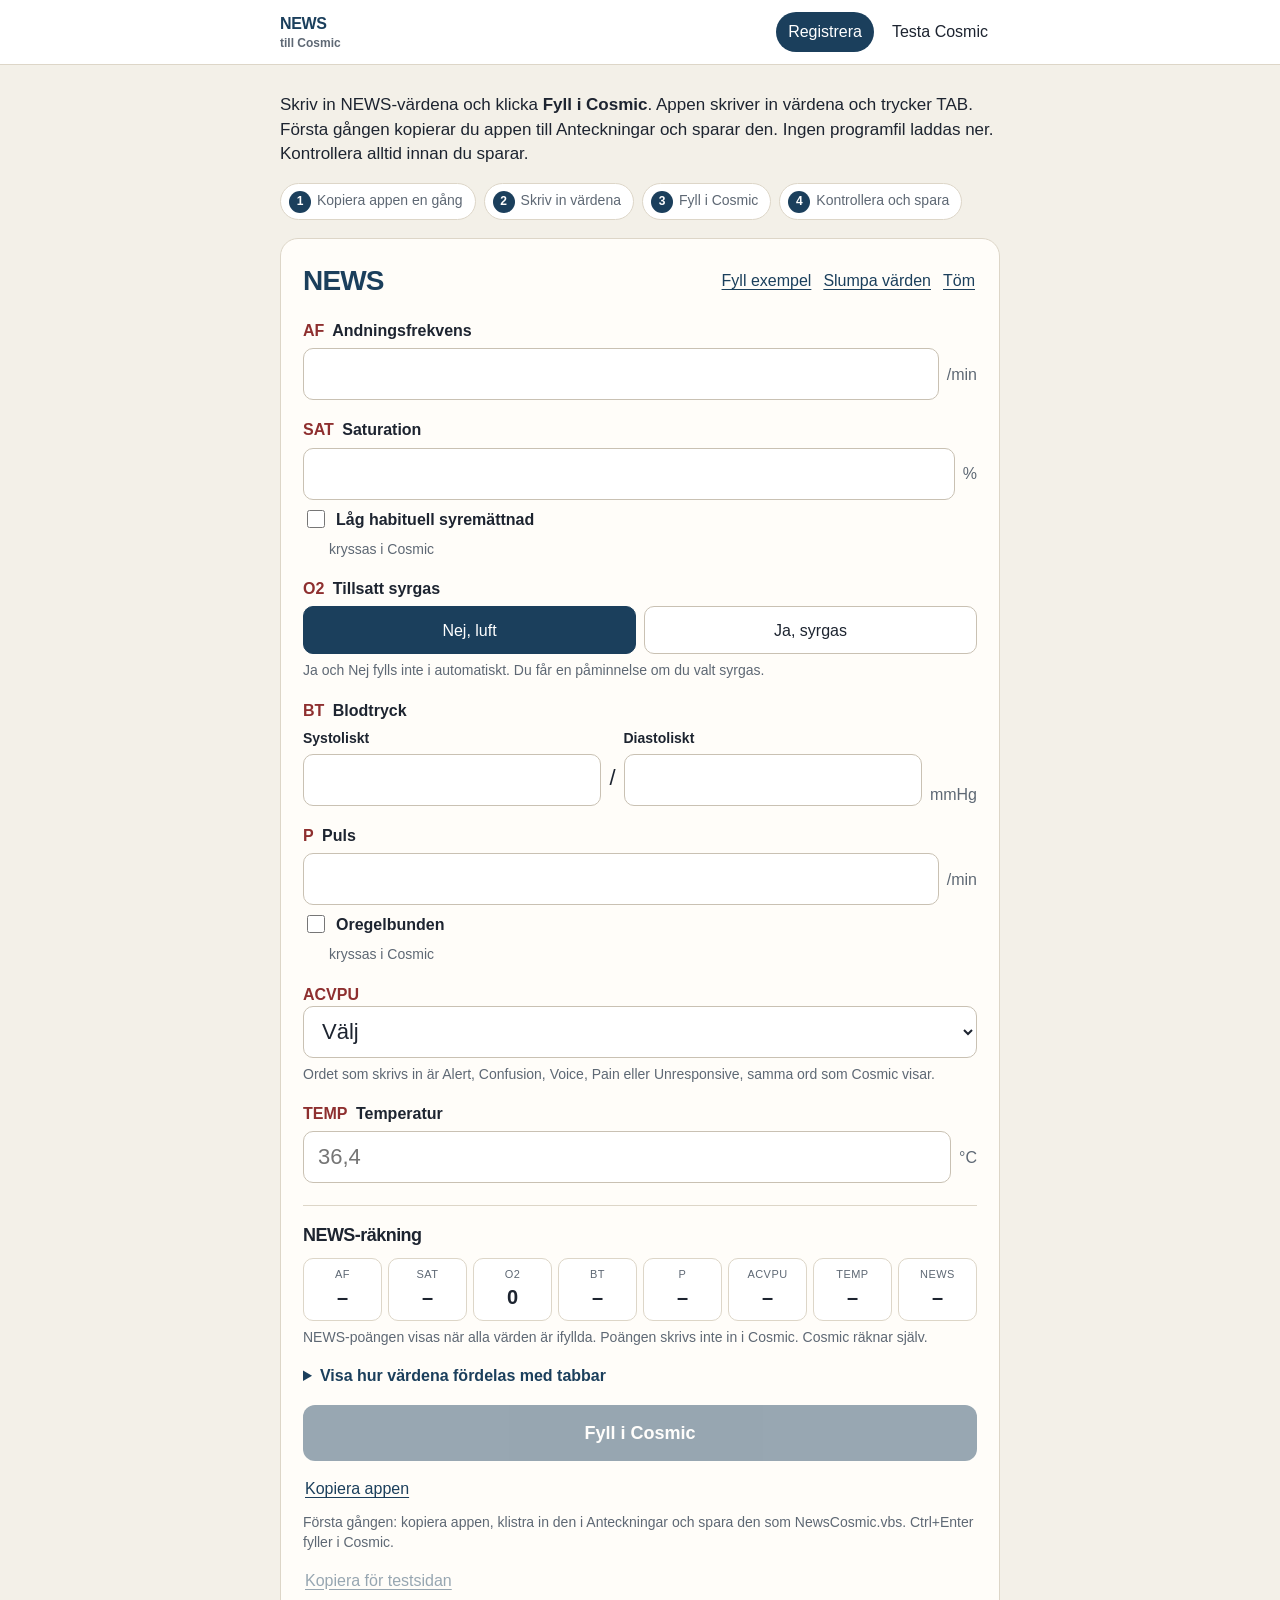
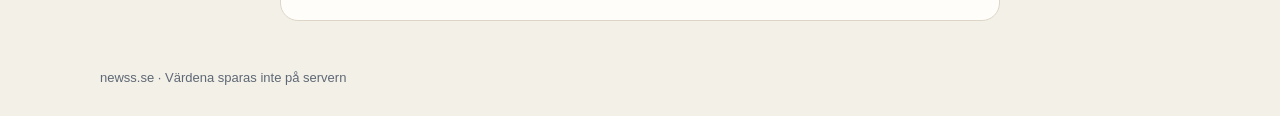
==== index.html @ ed64a4cf "Kopiera appen som text i stället för att ladda ner en programfil. Co-authored-by: Cursor <cursoragen" ====
<!DOCTYPE html>
<html lang="sv">
<head>
  <meta charset="utf-8">
  <meta name="viewport" content="width=device-width, initial-scale=1">
  <title>NEWS till Cosmic</title>
  <meta name="description" content="Skriv in NEWS-värden. Appen skriver in dem i Cosmic och trycker TAB.">
  <meta name="theme-color" content="#1b3f5c">
  <link rel="icon" href="favicon.svg" type="image/svg+xml">
  <link rel="stylesheet" href="css/styles.css">
</head>
<body class="paper">
  <header class="top">
    <div class="top-inner">
      <a class="mark" href="index.html">NEWS<span>till Cosmic</span></a>
      <nav>
        <a href="index.html" aria-current="page">Registrera</a>
        <a href="cosmic.html">Testa Cosmic</a>
      </nav>
    </div>
  </header>

  <main>
    <p class="intro">Skriv in NEWS-värdena och klicka <strong>Fyll i Cosmic</strong>. Appen skriver in värdena och trycker TAB. Första gången kopierar du appen till Anteckningar och sparar den. Ingen programfil laddas ner. Kontrollera alltid innan du sparar.</p>

    <ol class="steps">
      <li>Kopiera appen en gång</li>
      <li>Skriv in värdena</li>
      <li>Fyll i Cosmic</li>
      <li>Kontrollera och spara</li>
    </ol>

    <form id="entry" class="sheet" autocomplete="off">
      <div class="sheet-head">
        <h1>NEWS</h1>
        <div class="sheet-actions">
          <button type="button" class="text" id="example">Fyll exempel</button>
          <button type="button" class="text" id="random">Slumpa värden</button>
          <button type="button" class="text" id="clear">Töm</button>
        </div>
      </div>

      <div class="field">
        <label for="af"><b>AF</b> Andningsfrekvens</label>
        <div class="control">
          <input id="af" inputmode="numeric" maxlength="3" autocomplete="off" spellcheck="false">
          <span>/min</span>
        </div>
      </div>

      <div class="field">
        <label for="sat"><b>SAT</b> Saturation</label>
        <div class="control">
          <input id="sat" inputmode="numeric" maxlength="3" autocomplete="off" spellcheck="false">
          <span>%</span>
        </div>
        <label class="tick"><input id="habituell" type="checkbox"> Låg habituell syremättnad <em>kryssas i Cosmic</em></label>
      </div>

      <div class="field">
        <span class="label" id="o2-label"><b>O2</b> Tillsatt syrgas</span>
        <div class="segment" role="radiogroup" aria-labelledby="o2-label">
          <button type="button" data-syrgas="nej" aria-pressed="true">Nej, luft</button>
          <button type="button" data-syrgas="ja" aria-pressed="false">Ja, syrgas</button>
        </div>
        <p class="help">Ja och Nej fylls inte i automatiskt. Du får en påminnelse om du valt syrgas.</p>
        <div class="control" id="flow-row" hidden>
          <label class="sr" for="flow">Flödeshastighet</label>
          <input id="flow" inputmode="decimal" maxlength="5" autocomplete="off" spellcheck="false" placeholder="Flöde">
          <span>l/min</span>
        </div>
      </div>

      <div class="field">
        <span class="label"><b>BT</b> Blodtryck</span>
        <div class="bp">
          <label class="sub" for="sys">Systoliskt
            <input id="sys" inputmode="numeric" maxlength="3" autocomplete="off" spellcheck="false">
          </label>
          <span class="slash" aria-hidden="true">/</span>
          <label class="sub" for="dia">Diastoliskt
            <input id="dia" inputmode="numeric" maxlength="3" autocomplete="off" spellcheck="false">
          </label>
          <span class="unit">mmHg</span>
        </div>
      </div>

      <div class="field">
        <label for="puls"><b>P</b> Puls</label>
        <div class="control">
          <input id="puls" inputmode="numeric" maxlength="3" autocomplete="off" spellcheck="false">
          <span>/min</span>
        </div>
        <label class="tick"><input id="oregelbunden" type="checkbox"> Oregelbunden <em>kryssas i Cosmic</em></label>
      </div>

      <div class="field">
        <label for="acvpu"><b>ACVPU</b></label>
        <select id="acvpu">
          <option value="">Välj</option>
          <option value="Alert">Alert — vaken</option>
          <option value="Confusion">Confusion — nytillkommen förvirring</option>
          <option value="Voice">Voice — reagerar på tilltal</option>
          <option value="Pain">Pain — reagerar på smärta</option>
          <option value="Unresponsive">Unresponsive — reagerar inte</option>
        </select>
        <p class="help">Ordet som skrivs in är Alert, Confusion, Voice, Pain eller Unresponsive, samma ord som Cosmic visar.</p>
      </div>

      <div class="field">
        <label for="temp"><b>TEMP</b> Temperatur</label>
        <div class="control">
          <input id="temp" inputmode="decimal" maxlength="5" autocomplete="off" spellcheck="false" placeholder="36,4">
          <span>°C</span>
        </div>
      </div>

      <section class="news" aria-live="polite">
        <h2>NEWS-räkning</h2>
        <div id="score" class="score"></div>
        <p id="score-note" class="help"></p>
      </section>

      <div id="warnings" class="warnings" hidden></div>

      <details class="tabs-view">
        <summary>Visa hur värdena fördelas med tabbar</summary>
        <div id="preview"></div>
      </details>

      <div class="copy-bar">
        <button type="button" class="primary" id="fill" disabled>Fyll i Cosmic</button>
        <button type="button" class="text" id="install">Kopiera appen</button>
        <p class="help">Första gången: kopiera appen, klistra in den i Anteckningar och spara den som NewsCosmic.vbs. Ctrl+Enter fyller i Cosmic.</p>
        <button type="button" class="text" id="copy" disabled>Kopiera för testsidan</button>
      </div>

      <div id="status" class="status" hidden aria-live="polite"></div>
    </form>
  </main>
  <footer class="site-foot">newss.se · Värdena sparas inte på servern</footer>

  <script src="js/model.js"></script>
  <script src="js/register.js"></script>
</body>
</html>
---- css/styles.css ----
:root {
  --ink: #1d2430;
  --muted: #5e6874;
  --line: #ddd6c8;
  --paper: #f3f0e8;
  --card: #fffdf9;
  --navy: #1b3f5c;
  --red: #8e2f2f;
  --ok: #0f7a45;
  --ok-bg: #e7f6ee;
  --warn: #8a4b08;
  --warn-bg: #fff4e4;
  --bad: #9f1d32;
  --bad-bg: #fdecef;
  --focus: #1b3f5c;
  color-scheme: light;
}

* { box-sizing: border-box; }

[hidden] { display: none !important; }

body {
  margin: 0;
  color: var(--ink);
  font-family: "Segoe UI", "Segoe UI Variable", sans-serif;
  font-size: 16px;
  line-height: 1.45;
  background: var(--paper);
}

body.cosmic {
  --paper: #f4f7fb;
  --card: #ffffff;
  --line: #d7e0ea;
  --navy: #0d5f8a;
  --focus: #0d5f8a;
  background: var(--paper);
}

button, input, select { font: inherit; color: inherit; }

.top {
  background: #fff;
  border-bottom: 1px solid var(--line);
}

.top-inner, main {
  width: min(720px, calc(100% - 32px));
  margin: 0 auto;
}

.wide { width: min(1080px, calc(100% - 32px)); }

.top-inner {
  display: flex;
  align-items: center;
  justify-content: space-between;
  min-height: 64px;
  gap: 16px;
}

.mark {
  color: var(--navy);
  font-weight: 700;
  text-decoration: none;
  letter-spacing: -0.02em;
}

.mark span {
  display: block;
  color: var(--muted);
  font-size: 12px;
  font-weight: 600;
  letter-spacing: 0;
}

nav { display: flex; gap: 6px; }

nav a {
  color: var(--ink);
  text-decoration: none;
  padding: 8px 12px;
  border-radius: 999px;
}

nav a[aria-current="page"] {
  background: var(--navy);
  color: #fff;
}

main { padding: 28px 0 48px; }

.site-foot {
  width: min(1080px, calc(100% - 32px));
  margin: 0 auto;
  padding: 0 0 28px;
  color: var(--muted);
  font-size: 13px;
}

.intro { margin: 0 0 16px; font-size: 17px; }

.steps {
  display: flex;
  flex-wrap: wrap;
  gap: 8px;
  margin: 0 0 18px;
  padding: 0;
  list-style: none;
  counter-reset: step;
}

.steps li {
  counter-increment: step;
  background: #fff;
  border: 1px solid var(--line);
  border-radius: 999px;
  padding: 6px 12px 6px 8px;
  color: var(--muted);
  font-size: 14px;
}

.steps li::before {
  content: counter(step);
  display: inline-grid;
  place-items: center;
  width: 22px;
  height: 22px;
  margin-right: 6px;
  border-radius: 50%;
  background: var(--navy);
  color: #fff;
  font-size: 12px;
  font-weight: 700;
}

.sheet, .cosmic-card, .note, .result, .waiting {
  background: var(--card);
  border: 1px solid var(--line);
  border-radius: 18px;
  padding: 22px;
}

.sheet-head, .cosmic-head {
  display: flex;
  justify-content: space-between;
  align-items: center;
  gap: 12px;
  margin-bottom: 8px;
}

h1, h2 { margin: 0; font-weight: 700; letter-spacing: -0.03em; }
h1 { font-size: 28px; color: var(--navy); }
h2 { font-size: 18px; margin-bottom: 10px; }

.sheet-actions, .cosmic-head .sheet-actions { display: flex; gap: 8px; }

.text {
  background: transparent;
  border: 0;
  color: var(--navy);
  cursor: pointer;
  padding: 6px 2px;
  text-decoration: underline;
  text-underline-offset: 3px;
}

.field { margin-top: 18px; }
.field label, .label, .stop-label { font-weight: 650; }
.field b, .stop b {
  color: var(--red);
  font-weight: 750;
  margin-right: 4px;
}

.control {
  margin-top: 6px;
  display: flex;
  align-items: center;
  gap: 8px;
}

.bp {
  margin-top: 6px;
  display: grid;
  grid-template-columns: minmax(0, 1fr) auto minmax(0, 1fr) auto;
  gap: 8px;
  align-items: end;
}

.bp .sub {
  display: flex;
  flex-direction: column;
  gap: 6px;
  font-size: 14px;
  font-weight: 650;
  min-width: 0;
}

input[type="text"], select, .control input, .bp input, #entry select {
  width: 100%;
  height: 52px;
  border: 1.5px solid #c9c1b3;
  border-radius: 10px;
  background: #fff;
  padding: 0 14px;
  font-size: 22px;
  font-variant-numeric: tabular-nums;
}

body.cosmic input, body.cosmic select {
  border-color: #c5d3e0;
  font-size: 18px;
}

input:focus, select:focus, button:focus-visible {
  outline: 3px solid rgba(27, 63, 92, 0.35);
  border-color: var(--focus);
}

.control input { flex: 1; min-width: 0; }
.control span, .bp .unit, .unit {
  color: var(--muted);
  font-style: normal;
  white-space: nowrap;
}

.slash { color: var(--ink); font-size: 22px; padding-bottom: 12px; }

.tick {
  display: flex;
  flex-wrap: wrap;
  align-items: flex-start;
  gap: 8px;
  margin-top: 8px;
  font-weight: 500;
}

.tick input { width: 18px; height: 18px; margin-top: 2px; accent-color: var(--navy); }
.tick em { flex: 1 0 100%; padding-left: 26px; }
.tick em, .help { color: var(--muted); font-style: normal; font-weight: 450; font-size: 14px; }
.help { margin: 6px 0 0; }

.segment {
  display: grid;
  grid-template-columns: 1fr 1fr;
  gap: 8px;
  margin-top: 6px;
}

.segment button, .choice {
  height: 48px;
  border-radius: 10px;
  border: 1.5px solid #c9c1b3;
  background: #fff;
  cursor: pointer;
}

.segment button[aria-pressed="true"] {
  background: var(--navy);
  border-color: var(--navy);
  color: #fff;
}

.news {
  margin-top: 22px;
  padding-top: 16px;
  border-top: 1px solid var(--line);
}

.score {
  display: grid;
  grid-template-columns: repeat(8, minmax(0, 1fr));
  gap: 6px;
  margin-top: 10px;
}

.score div {
  background: #fff;
  border: 1px solid var(--line);
  border-radius: 10px;
  padding: 8px 4px;
  text-align: center;
}

.score span { display: block; color: var(--muted); font-size: 11px; letter-spacing: 0.04em; }
.score strong { display: block; font-size: 20px; font-variant-numeric: tabular-nums; }
.score .total.band-low { background: var(--ok-bg); color: var(--ok); }
.score .total.band-lowmid { background: var(--warn-bg); color: var(--warn); }
.score .total.band-mid, .score .total.band-high { background: var(--bad-bg); color: var(--bad); }

.warnings {
  margin-top: 14px;
  background: var(--warn-bg);
  color: var(--warn);
  border-radius: 12px;
  padding: 10px 12px;
}
.warnings p { margin: 4px 0; }

.tabs-view { margin-top: 16px; }
.tabs-view summary { cursor: pointer; color: var(--navy); font-weight: 650; }
.tabs-view p { margin: 8px 0; }
.tabs { color: var(--navy); font-variant-numeric: tabular-nums; font-weight: 700; }
.flow-note { color: var(--muted); }

.copy-bar { margin-top: 18px; }
.copy-bar .help a { color: var(--navy); font-weight: 700; }
.copy-bar .text { display: block; margin-top: 10px; }
.copy-bar .text:disabled { opacity: 0.45; cursor: not-allowed; }

.primary {
  width: 100%;
  height: 56px;
  border: 0;
  border-radius: 12px;
  background: var(--navy);
  color: #fff;
  font-size: 18px;
  font-weight: 700;
  cursor: pointer;
}

.primary:disabled { opacity: 0.45; cursor: not-allowed; }

.status {
  margin-top: 14px;
  background: var(--ok-bg);
  border-radius: 12px;
  padding: 12px 14px;
}
.status p { margin: 4px 0; }
.status .lead { font-weight: 750; }
.status a { color: var(--navy); font-weight: 700; }
.status.error { background: var(--warn-bg); color: var(--ink); }
.status .raw {
  width: 100%;
  height: 72px;
  margin-top: 8px;
  font-size: 14px;
  line-height: 1.4;
}

.sr {
  position: absolute;
  width: 1px;
  height: 1px;
  overflow: hidden;
  clip: rect(0 0 0 0);
}

.layout {
  display: grid;
  grid-template-columns: minmax(0, 1.2fr) minmax(240px, 0.8fr);
  gap: 20px;
  align-items: start;
}

.layout > * { min-width: 0; }

input, select { min-width: 0; max-width: 100%; }

.hud, .waiting {
  margin-bottom: 12px;
}

.hud {
  background: #e7f1f8;
  color: var(--navy);
  border-radius: 12px;
  padding: 10px 12px;
  font-weight: 650;
}

.waiting ul, .note ul, .check { margin: 8px 0 0; padding-left: 18px; }
.waiting li { margin: 2px 0; }

.stop { margin-top: 14px; }
.stop > label:not(.flag) {
  display: grid;
  grid-template-columns: minmax(0, 1fr) auto;
  column-gap: 8px;
  align-items: center;
}
.stop .stop-label,
.stop small { grid-column: 1 / -1; }
.stop small { color: var(--muted); font-size: 13px; margin: 2px 0 0; }
.stop input[type="text"],
.stop select { margin-top: 6px; }
.flag { display: flex; align-items: center; gap: 8px; font-weight: 650; }
.flag input { width: 18px; height: 18px; max-width: none; accent-color: var(--navy); }

.stop-gap input {
  height: 40px;
  background: #f7f4ec;
  border-style: dashed;
  font-size: 16px;
}

body.cosmic .stop-gap input { background: #f4f7fb; }

.bp-row {
  display: grid;
  grid-template-columns: 1fr 1fr 0.8fr;
  gap: 10px;
}

.choice-row {
  display: flex;
  align-items: center;
  gap: 8px;
  flex-wrap: wrap;
}

.choice {
  min-width: 72px;
  background: #fff;
}

.choice[aria-pressed="true"] {
  background: #e7f1f8;
  border-color: var(--navy);
  color: var(--navy);
  font-weight: 700;
}

.stop.match input, .stop.match select { border-color: var(--ok); background: var(--ok-bg); }
.stop.mismatch input, .stop.mismatch select { border-color: var(--bad); background: var(--bad-bg); }

.check { display: block; list-style: none; padding: 0; }
.check li { padding: 6px 0 6px 26px; position: relative; }
.check li::before { position: absolute; left: 0; font-weight: 800; }
.check .ok::before { content: "✓"; color: var(--ok); }
.check .bad::before { content: "!"; color: var(--bad); }
.bad-text { color: var(--bad); }
.result .lead { font-weight: 750; }
.note { margin-top: 12px; }
.note p, .note li { color: var(--muted); }
aside .result { margin-bottom: 0; }

@media (max-width: 800px) {
  .layout { grid-template-columns: 1fr; }
  .score { grid-template-columns: repeat(4, minmax(0, 1fr)); }
  .bp-row { grid-template-columns: 1fr; }
}

@media (max-width: 560px) {
  .bp { grid-template-columns: 1fr; }
  .slash { display: none; }
  .top-inner, main, .wide { width: min(720px, calc(100% - 20px)); }
  nav a { padding: 8px 10px; }
  .sheet-head, .cosmic-head { flex-direction: column; align-items: flex-start; }
  .sheet-actions { flex-wrap: wrap; }
}
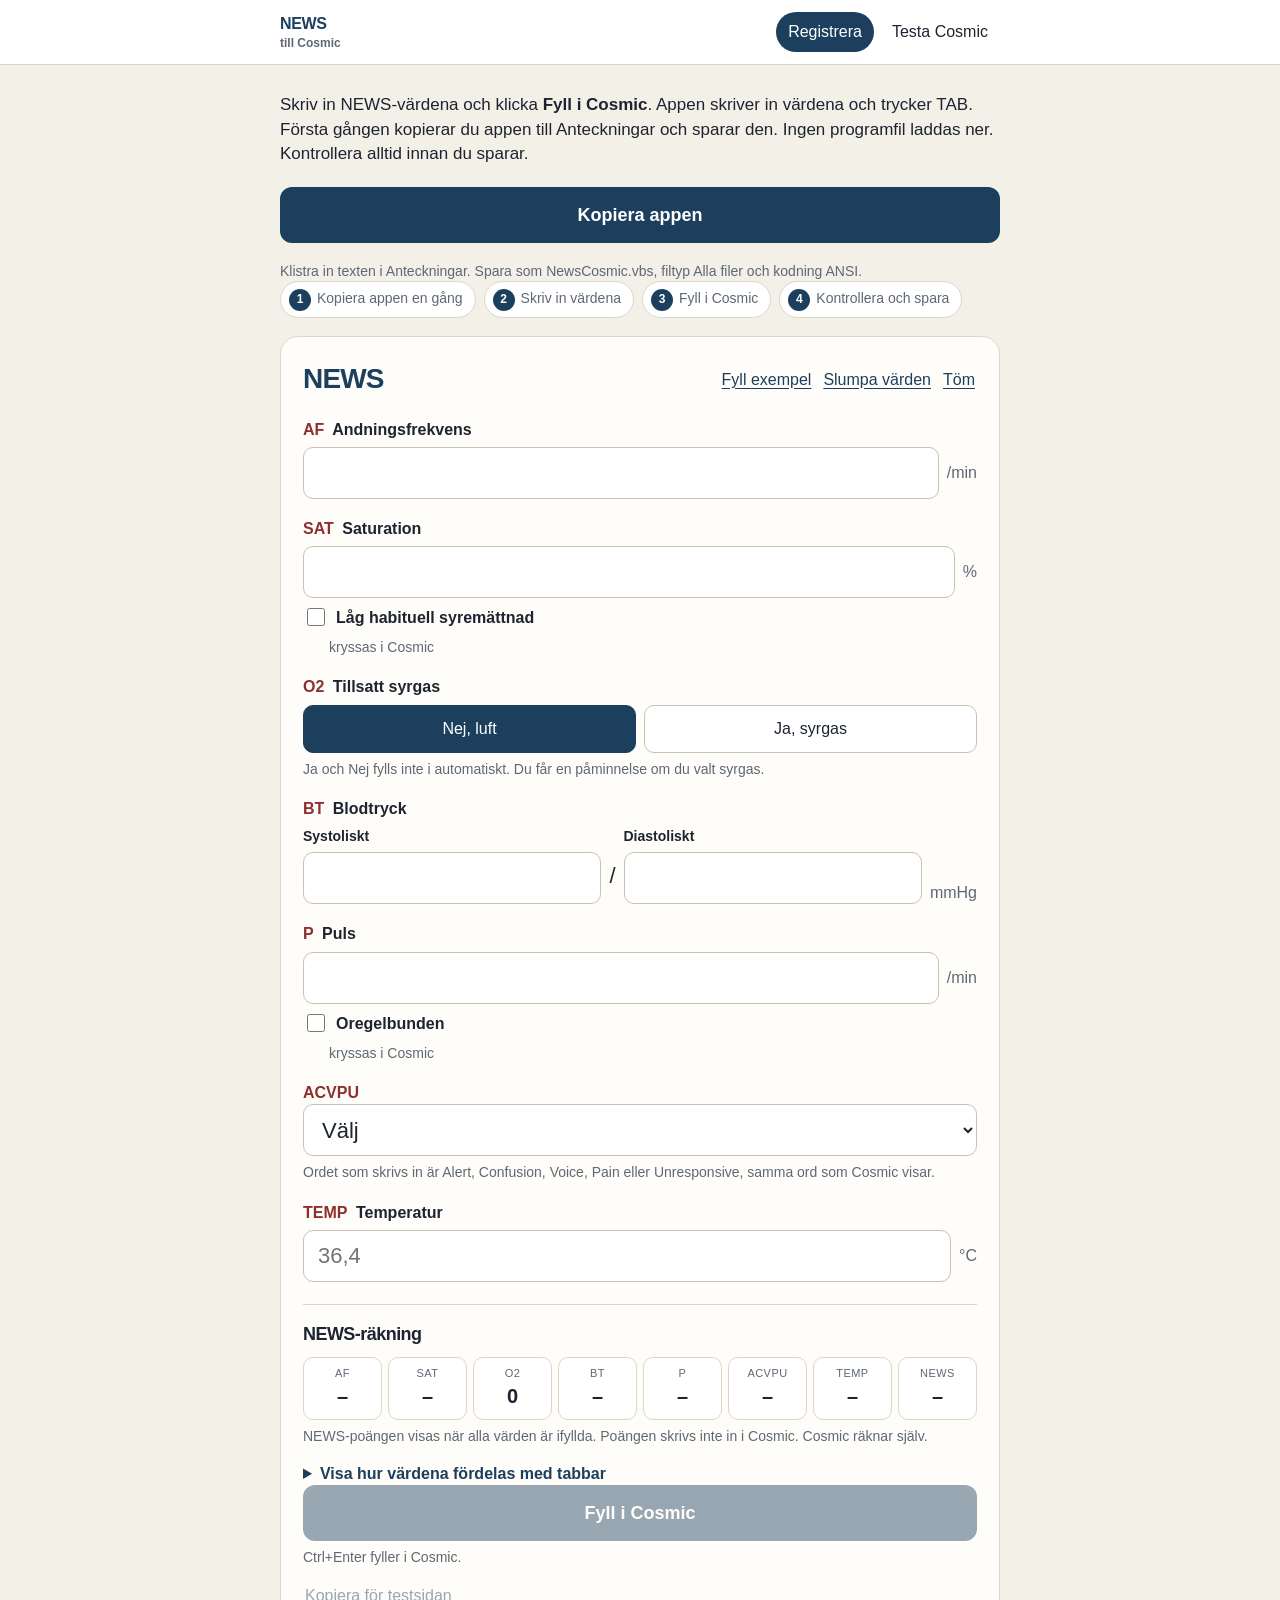
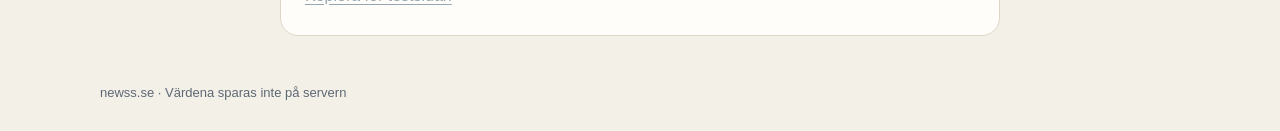
==== commit a25bfe77: "Visa Kopiera appen som en stor knapp högst upp. Co-authored-by: Cursor <cursoragent@cursor.com>" ====
--- a/index.html
+++ b/index.html
@@ -22,6 +22,8 @@
 
   <main>
     <p class="intro">Skriv in NEWS-värdena och klicka <strong>Fyll i Cosmic</strong>. Appen skriver in värdena och trycker TAB. Första gången kopierar du appen till Anteckningar och sparar den. Ingen programfil laddas ner. Kontrollera alltid innan du sparar.</p>
+    <button type="button" class="primary install" id="install">Kopiera appen</button>
+    <p class="help">Klistra in texten i Anteckningar. Spara som NewsCosmic.vbs, filtyp Alla filer och kodning ANSI.</p>
 
     <ol class="steps">
       <li>Kopiera appen en gång</li>
@@ -130,8 +132,7 @@
 
       <div class="copy-bar">
         <button type="button" class="primary" id="fill" disabled>Fyll i Cosmic</button>
-        <button type="button" class="text" id="install">Kopiera appen</button>
-        <p class="help">Första gången: kopiera appen, klistra in den i Anteckningar och spara den som NewsCosmic.vbs. Ctrl+Enter fyller i Cosmic.</p>
+        <p class="help">Ctrl+Enter fyller i Cosmic.</p>
         <button type="button" class="text" id="copy" disabled>Kopiera för testsidan</button>
       </div>
 
--- a/css/styles.css
+++ b/css/styles.css
@@ -305,7 +305,7 @@
 .tabs { color: var(--navy); font-variant-numeric: tabular-nums; font-weight: 700; }
 .flow-note { color: var(--muted); }
 
-.copy-bar { margin-top: 18px; }
+.install { margin: 4px 0 12px; }
 .copy-bar .help a { color: var(--navy); font-weight: 700; }
 .copy-bar .text { display: block; margin-top: 10px; }
 .copy-bar .text:disabled { opacity: 0.45; cursor: not-allowed; }
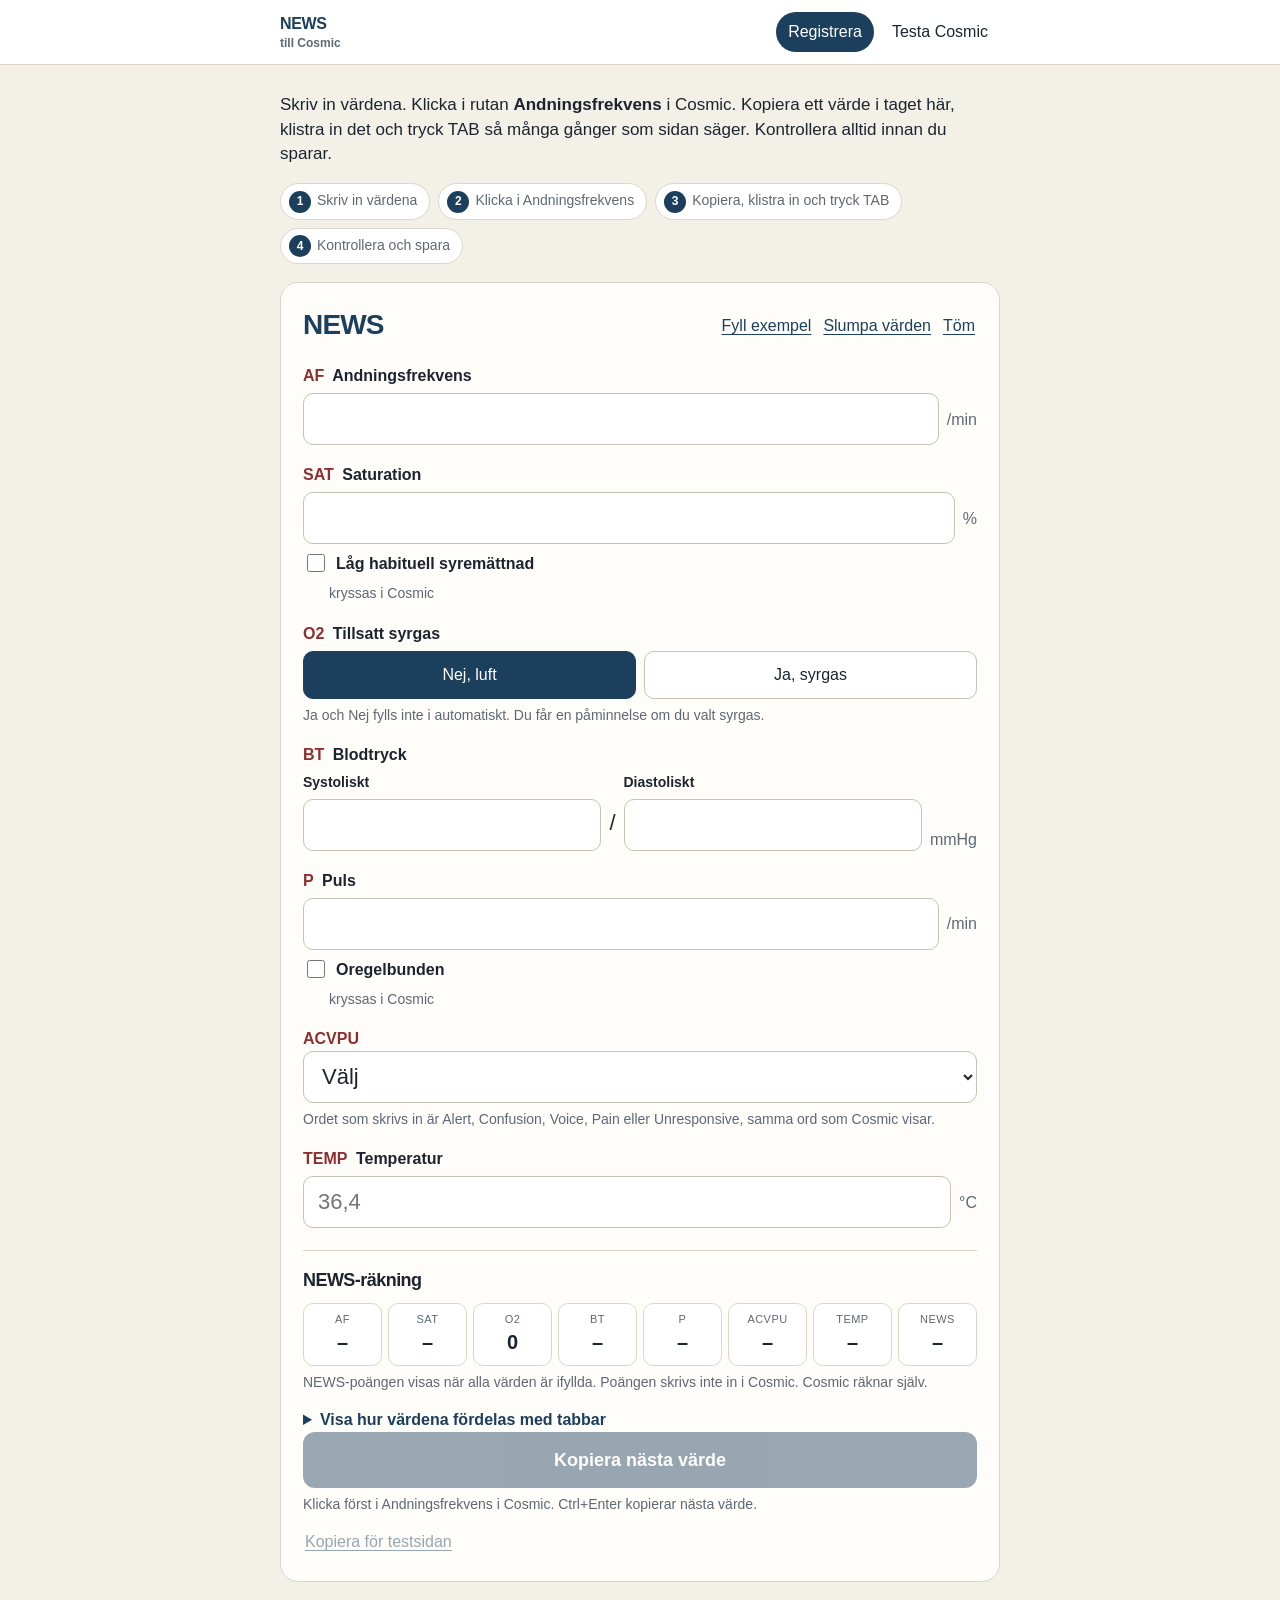
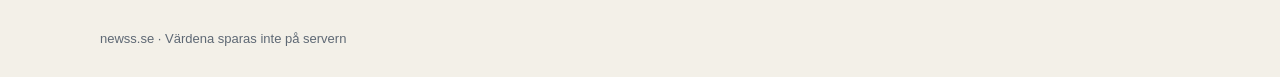
==== commit 713fe918: "Kopiera ett NEWS-värde i taget så inget program behöver startas. Co-authored-by: Cursor <cursoragent" ====
--- a/index.html
+++ b/index.html
@@ -4,7 +4,7 @@
   <meta charset="utf-8">
   <meta name="viewport" content="width=device-width, initial-scale=1">
   <title>NEWS till Cosmic</title>
-  <meta name="description" content="Skriv in NEWS-värden. Appen skriver in dem i Cosmic och trycker TAB.">
+  <meta name="description" content="Skriv in NEWS-värden och kopiera ett värde i taget till Cosmic.">
   <meta name="theme-color" content="#1b3f5c">
   <link rel="icon" href="favicon.svg" type="image/svg+xml">
   <link rel="stylesheet" href="css/styles.css">
@@ -21,14 +21,12 @@
   </header>
 
   <main>
-    <p class="intro">Skriv in NEWS-värdena och klicka <strong>Fyll i Cosmic</strong>. Appen skriver in värdena och trycker TAB. Första gången kopierar du appen till Anteckningar och sparar den. Ingen programfil laddas ner. Kontrollera alltid innan du sparar.</p>
-    <button type="button" class="primary install" id="install">Kopiera appen</button>
-    <p class="help">Klistra in texten i Anteckningar. Spara som NewsCosmic.vbs, filtyp Alla filer och kodning ANSI.</p>
+    <p class="intro">Skriv in värdena. Klicka i rutan <strong>Andningsfrekvens</strong> i Cosmic. Kopiera ett värde i taget här, klistra in det och tryck TAB så många gånger som sidan säger. Kontrollera alltid innan du sparar.</p>
 
     <ol class="steps">
-      <li>Kopiera appen en gång</li>
       <li>Skriv in värdena</li>
-      <li>Fyll i Cosmic</li>
+      <li>Klicka i Andningsfrekvens</li>
+      <li>Kopiera, klistra in och tryck TAB</li>
       <li>Kontrollera och spara</li>
     </ol>
 
@@ -131,8 +129,8 @@
       </details>
 
       <div class="copy-bar">
-        <button type="button" class="primary" id="fill" disabled>Fyll i Cosmic</button>
-        <p class="help">Ctrl+Enter fyller i Cosmic.</p>
+        <button type="button" class="primary" id="fill" disabled>Kopiera nästa värde</button>
+        <p class="help">Klicka först i Andningsfrekvens i Cosmic. Ctrl+Enter kopierar nästa värde.</p>
         <button type="button" class="text" id="copy" disabled>Kopiera för testsidan</button>
       </div>
 
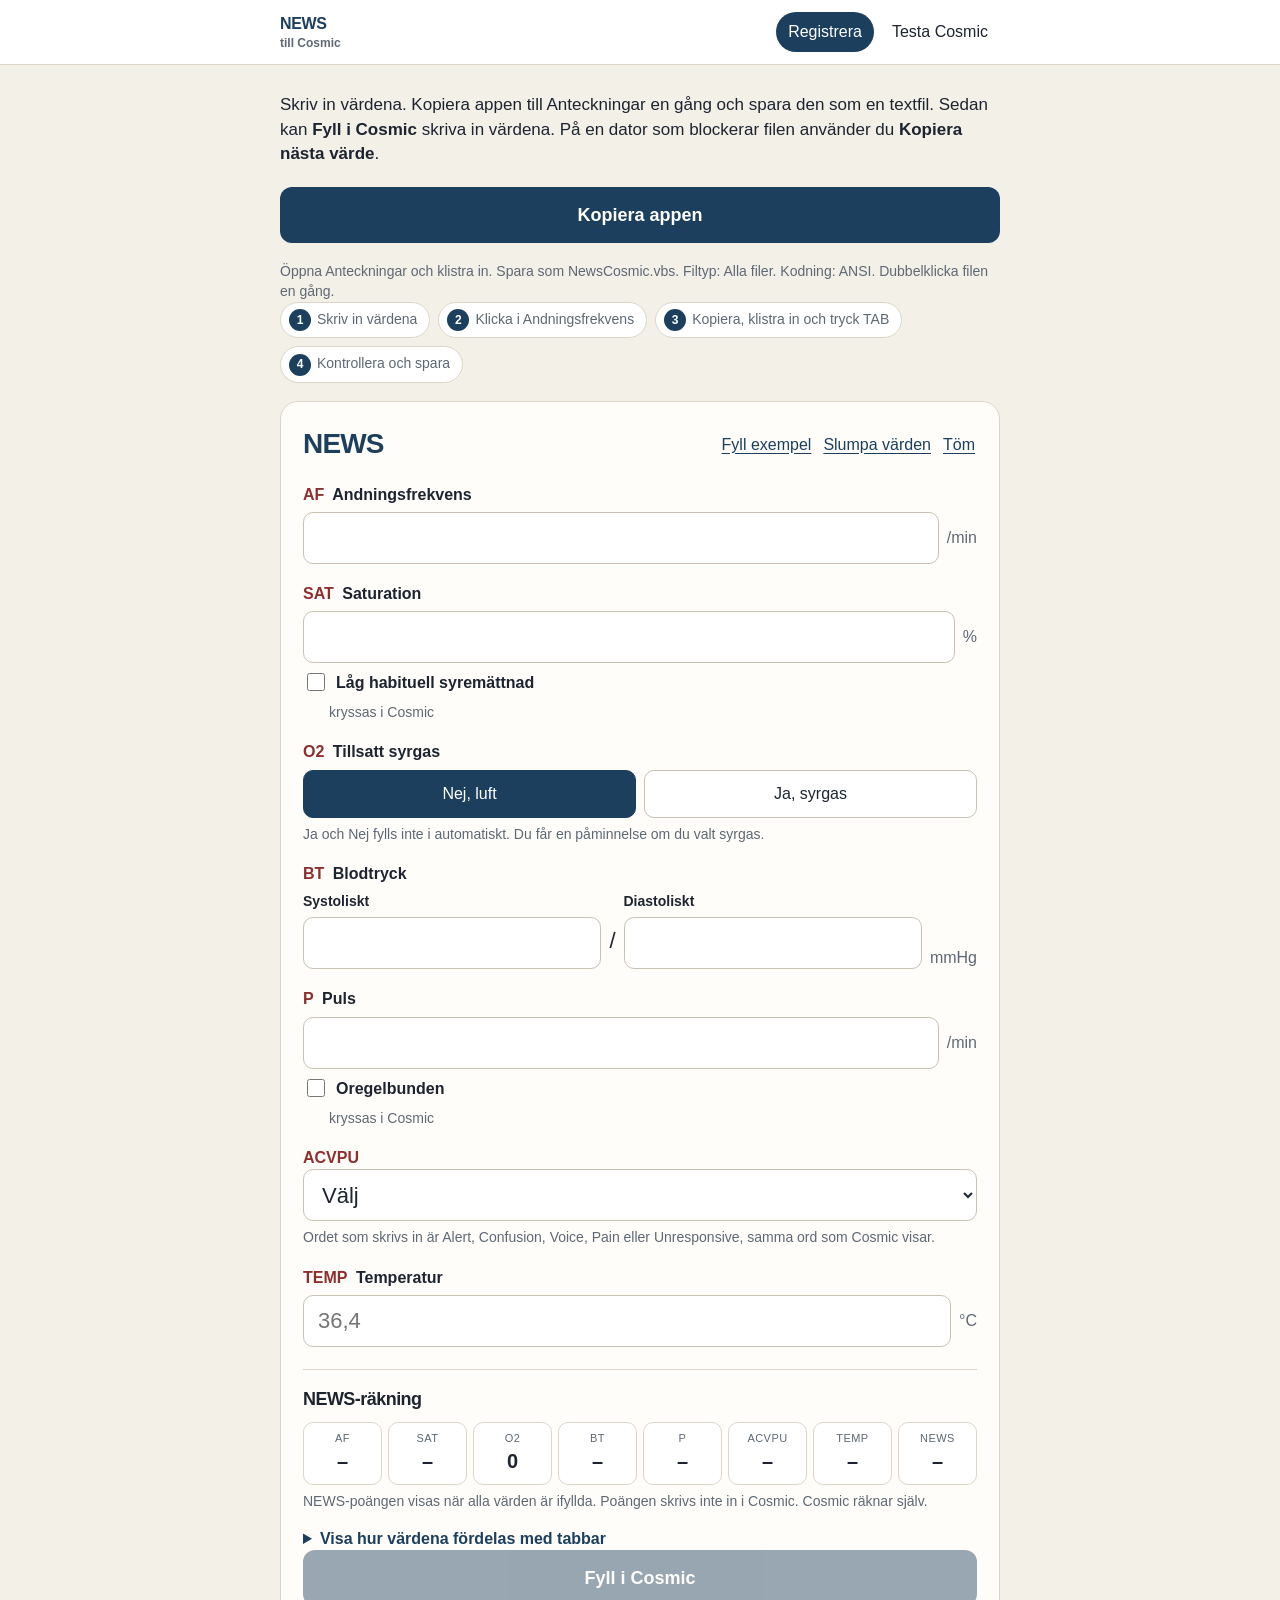
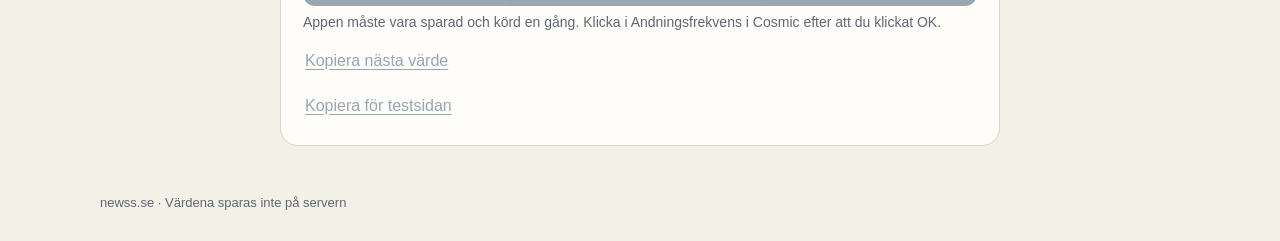
==== commit 187b29ca: "Lägg tillbaka knappen som kopierar appen till Anteckningar. Co-authored-by: Cursor <cursoragent@curs" ====
--- a/index.html
+++ b/index.html
@@ -21,7 +21,9 @@
   </header>
 
   <main>
-    <p class="intro">Skriv in värdena. Klicka i rutan <strong>Andningsfrekvens</strong> i Cosmic. Kopiera ett värde i taget här, klistra in det och tryck TAB så många gånger som sidan säger. Kontrollera alltid innan du sparar.</p>
+    <p class="intro">Skriv in värdena. Kopiera appen till Anteckningar en gång och spara den som en textfil. Sedan kan <strong>Fyll i Cosmic</strong> skriva in värdena. På en dator som blockerar filen använder du <strong>Kopiera nästa värde</strong>.</p>
+    <button type="button" class="primary install" id="install">Kopiera appen</button>
+    <p class="help">Öppna Anteckningar och klistra in. Spara som NewsCosmic.vbs. Filtyp: Alla filer. Kodning: ANSI. Dubbelklicka filen en gång.</p>
 
     <ol class="steps">
       <li>Skriv in värdena</li>
@@ -129,8 +131,9 @@
       </details>
 
       <div class="copy-bar">
-        <button type="button" class="primary" id="fill" disabled>Kopiera nästa värde</button>
-        <p class="help">Klicka först i Andningsfrekvens i Cosmic. Ctrl+Enter kopierar nästa värde.</p>
+        <button type="button" class="primary" id="launch" disabled>Fyll i Cosmic</button>
+        <p class="help">Appen måste vara sparad och körd en gång. Klicka i Andningsfrekvens i Cosmic efter att du klickat OK.</p>
+        <button type="button" class="text" id="fill" disabled>Kopiera nästa värde</button>
         <button type="button" class="text" id="copy" disabled>Kopiera för testsidan</button>
       </div>
 
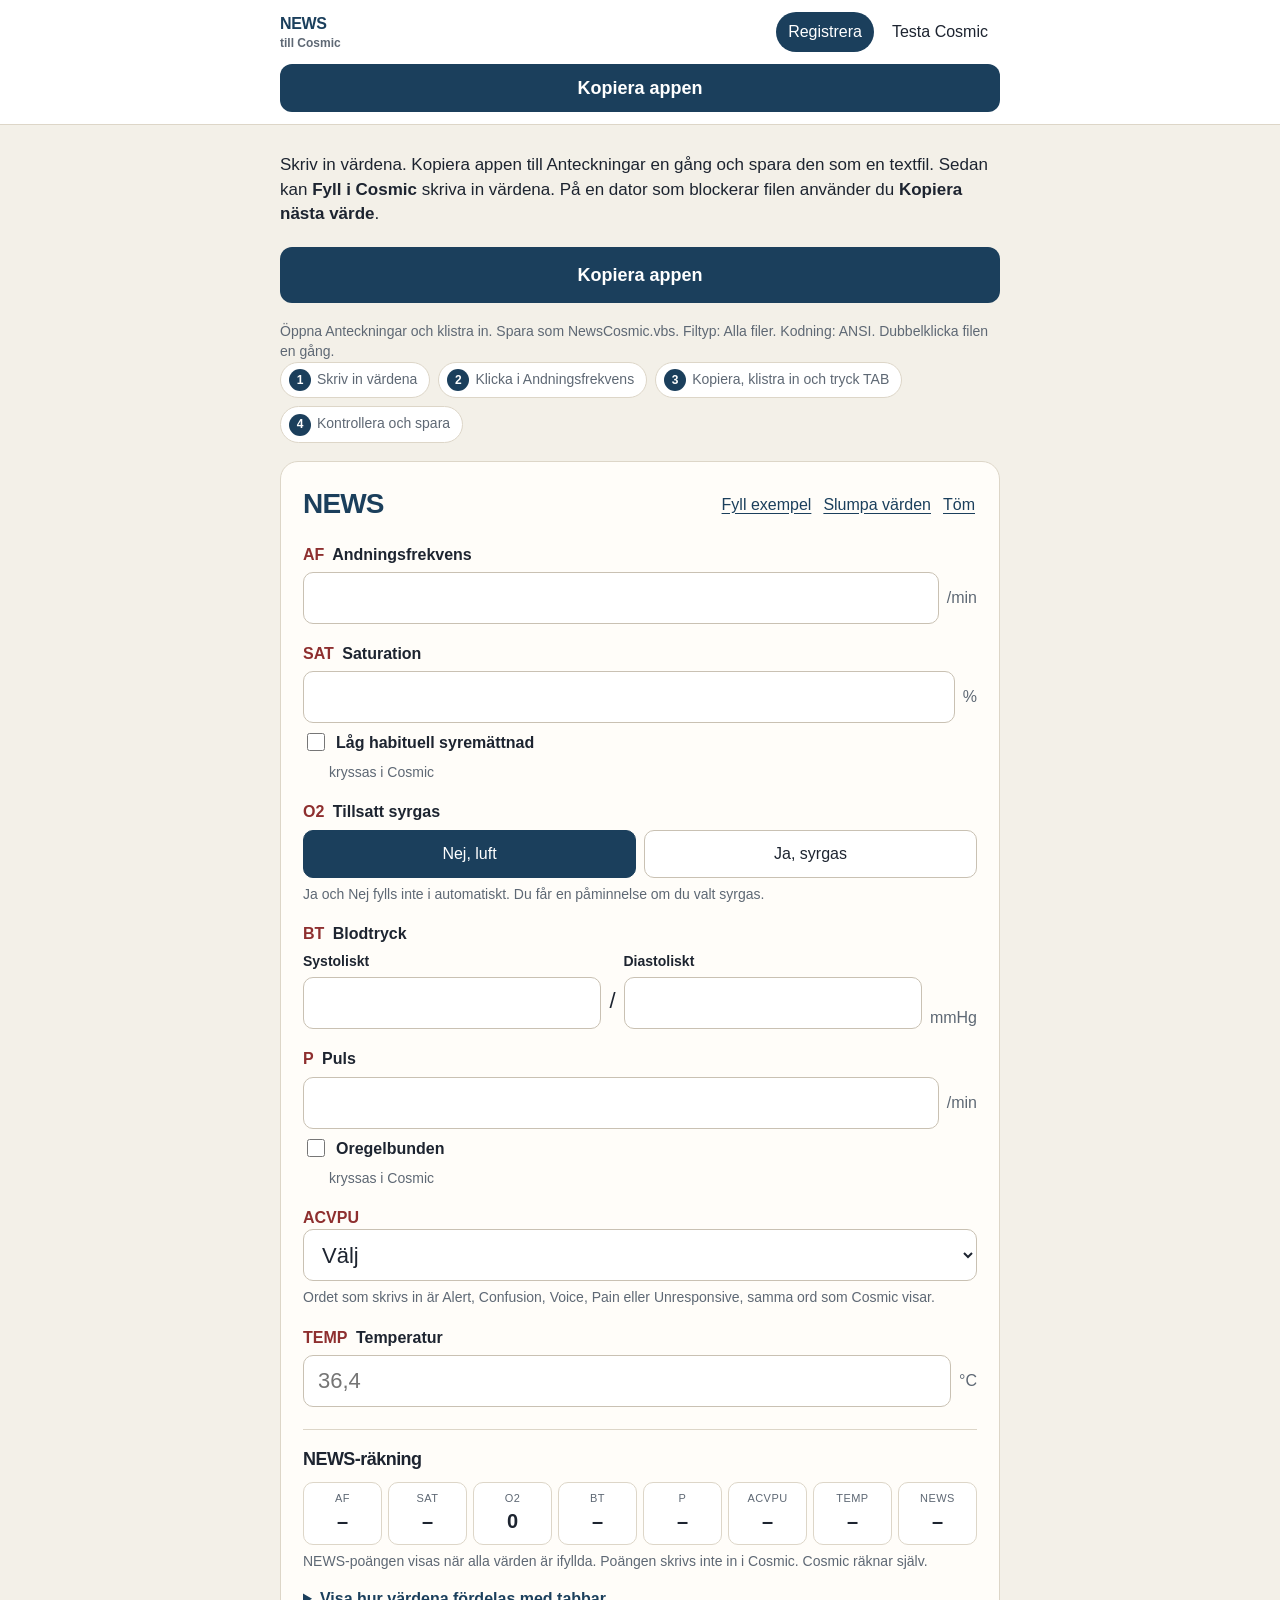
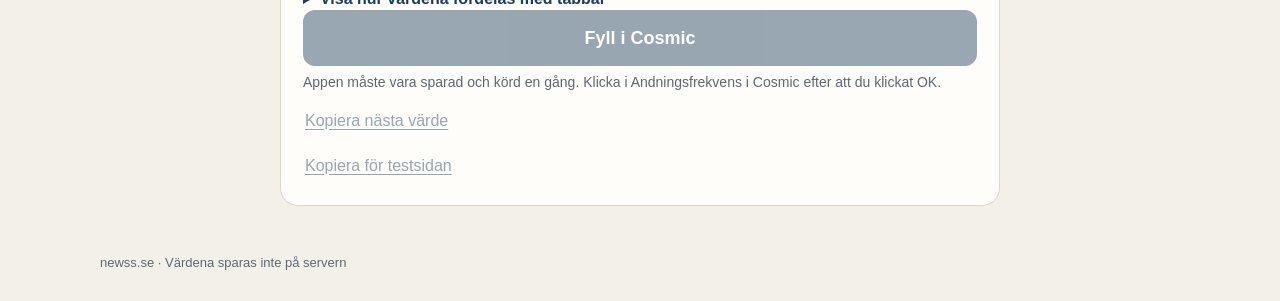
==== commit f891f479: "Fäst Kopiera appen längst upp så den alltid syns. Co-authored-by: Cursor <cursoragent@cursor.com>" ====
--- a/index.html
+++ b/index.html
@@ -18,11 +18,14 @@
         <a href="cosmic.html">Testa Cosmic</a>
       </nav>
     </div>
+    <div class="top-action">
+      <button type="button" class="primary js-install" id="install">Kopiera appen</button>
+    </div>
   </header>
 
   <main>
     <p class="intro">Skriv in värdena. Kopiera appen till Anteckningar en gång och spara den som en textfil. Sedan kan <strong>Fyll i Cosmic</strong> skriva in värdena. På en dator som blockerar filen använder du <strong>Kopiera nästa värde</strong>.</p>
-    <button type="button" class="primary install" id="install">Kopiera appen</button>
+    <button type="button" class="primary install js-install">Kopiera appen</button>
     <p class="help">Öppna Anteckningar och klistra in. Spara som NewsCosmic.vbs. Filtyp: Alla filer. Kodning: ANSI. Dubbelklicka filen en gång.</p>
 
     <ol class="steps">
--- a/css/styles.css
+++ b/css/styles.css
@@ -41,11 +41,14 @@
 button, input, select { font: inherit; color: inherit; }
 
 .top {
+  position: sticky;
+  top: 0;
+  z-index: 5;
   background: #fff;
   border-bottom: 1px solid var(--line);
 }
 
-.top-inner, main {
+.top-inner, .top-action, main {
   width: min(720px, calc(100% - 32px));
   margin: 0 auto;
 }
@@ -305,6 +308,8 @@
 .tabs { color: var(--navy); font-variant-numeric: tabular-nums; font-weight: 700; }
 .flow-note { color: var(--muted); }
 
+.top-action { padding-bottom: 12px; }
+.top-action .primary { height: 48px; }
 .install { margin: 4px 0 12px; }
 .copy-bar .help a { color: var(--navy); font-weight: 700; }
 .copy-bar .text { display: block; margin-top: 10px; }
@@ -448,7 +453,7 @@
 @media (max-width: 560px) {
   .bp { grid-template-columns: 1fr; }
   .slash { display: none; }
-  .top-inner, main, .wide { width: min(720px, calc(100% - 20px)); }
+  .top-inner, .top-action, main, .wide { width: min(720px, calc(100% - 20px)); }
   nav a { padding: 8px 10px; }
   .sheet-head, .cosmic-head { flex-direction: column; align-items: flex-start; }
   .sheet-actions { flex-wrap: wrap; }
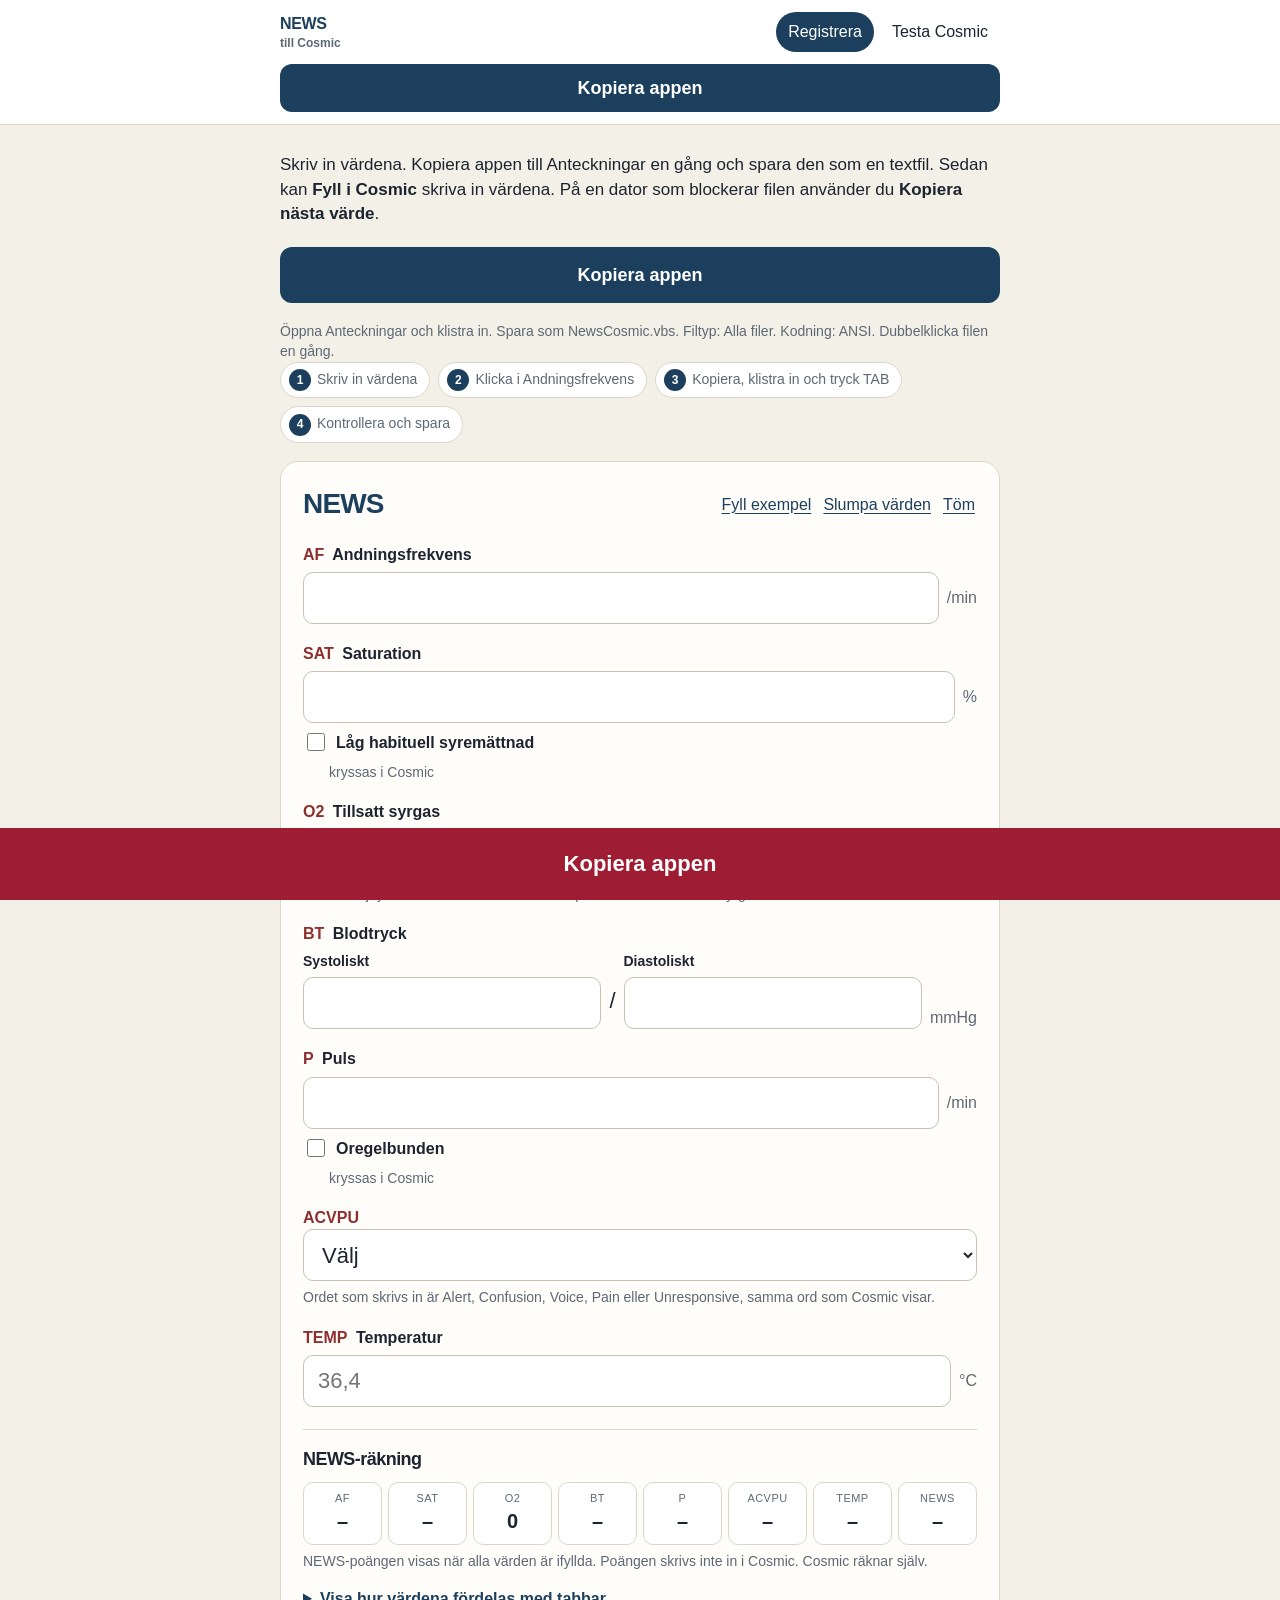
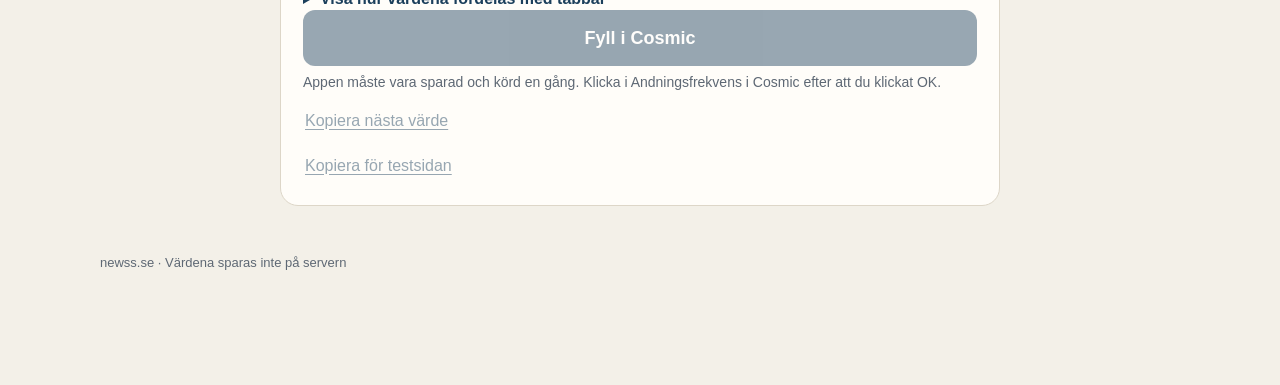
==== commit a8194d7b: "Lägg Kopiera appen som en fast röd knapp och på en egen adress. Co-authored-by: Cursor <cursoragent@" ====
--- a/index.html
+++ b/index.html
@@ -7,9 +7,27 @@
   <meta name="description" content="Skriv in NEWS-värden och kopiera ett värde i taget till Cosmic.">
   <meta name="theme-color" content="#1b3f5c">
   <link rel="icon" href="favicon.svg" type="image/svg+xml">
-  <link rel="stylesheet" href="css/styles.css">
+  <link rel="stylesheet" href="css/styles.css?v=8">
+  <style>
+    #alltid {
+      position: fixed;
+      left: 0;
+      right: 0;
+      bottom: 0;
+      z-index: 1000;
+      height: 72px;
+      margin: 0;
+      border: 0;
+      background: #9f1d32;
+      color: #fff;
+      font: 700 22px/1.2 "Segoe UI", sans-serif;
+      cursor: pointer;
+    }
+    body { padding-bottom: 84px; }
+  </style>
 </head>
 <body class="paper">
+  <button type="button" class="js-install" id="alltid">Kopiera appen</button>
   <header class="top">
     <div class="top-inner">
       <a class="mark" href="index.html">NEWS<span>till Cosmic</span></a>
@@ -145,7 +163,7 @@
   </main>
   <footer class="site-foot">newss.se · Värdena sparas inte på servern</footer>
 
-  <script src="js/model.js"></script>
-  <script src="js/register.js"></script>
+  <script src="js/model.js?v=8"></script>
+  <script src="js/register.js?v=8"></script>
 </body>
 </html>
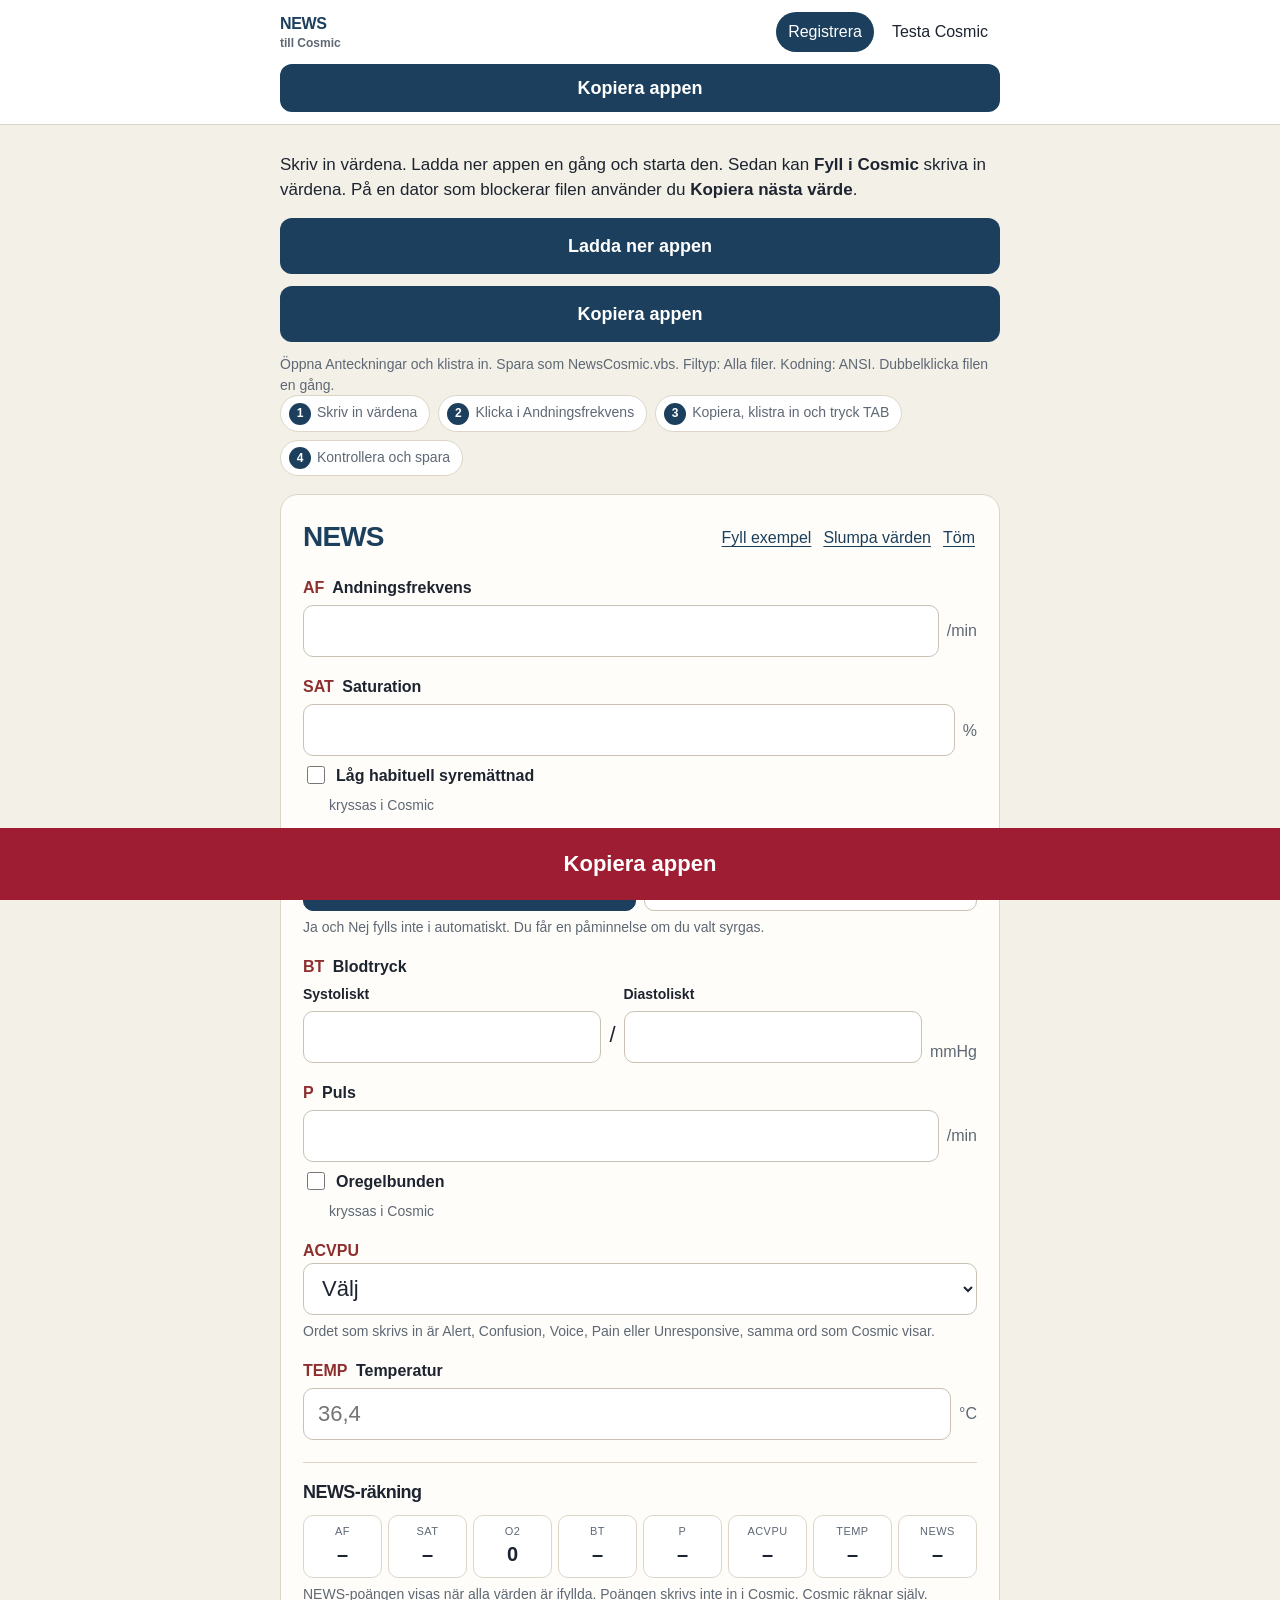
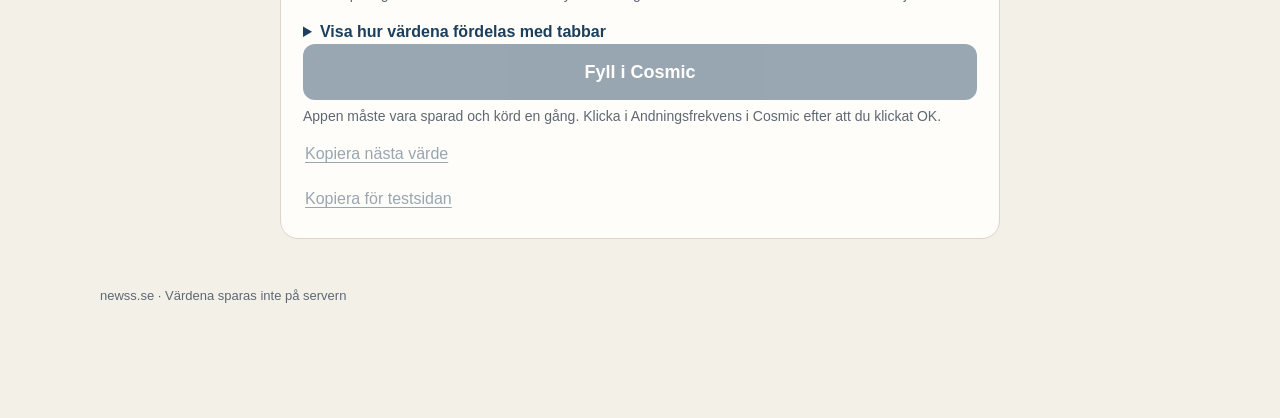
==== commit 98636ee3: "Lägg till en vanlig nedladdning av NewsCosmic.exe. Co-authored-by: Cursor <cursoragent@cursor.com>" ====
--- a/index.html
+++ b/index.html
@@ -7,7 +7,7 @@
   <meta name="description" content="Skriv in NEWS-värden och kopiera ett värde i taget till Cosmic.">
   <meta name="theme-color" content="#1b3f5c">
   <link rel="icon" href="favicon.svg" type="image/svg+xml">
-  <link rel="stylesheet" href="css/styles.css?v=8">
+  <link rel="stylesheet" href="css/styles.css?v=9">
   <style>
     #alltid {
       position: fixed;
@@ -42,7 +42,8 @@
   </header>
 
   <main>
-    <p class="intro">Skriv in värdena. Kopiera appen till Anteckningar en gång och spara den som en textfil. Sedan kan <strong>Fyll i Cosmic</strong> skriva in värdena. På en dator som blockerar filen använder du <strong>Kopiera nästa värde</strong>.</p>
+    <p class="intro">Skriv in värdena. Ladda ner appen en gång och starta den. Sedan kan <strong>Fyll i Cosmic</strong> skriva in värdena. På en dator som blockerar filen använder du <strong>Kopiera nästa värde</strong>.</p>
+    <a class="primary install" href="NewsCosmic.exe" download="NewsCosmic.exe">Ladda ner appen</a>
     <button type="button" class="primary install js-install">Kopiera appen</button>
     <p class="help">Öppna Anteckningar och klistra in. Spara som NewsCosmic.vbs. Filtyp: Alla filer. Kodning: ANSI. Dubbelklicka filen en gång.</p>
 
--- a/css/styles.css
+++ b/css/styles.css
@@ -316,6 +316,9 @@
 .copy-bar .text:disabled { opacity: 0.45; cursor: not-allowed; }
 
 .primary {
+  display: flex;
+  align-items: center;
+  justify-content: center;
   width: 100%;
   height: 56px;
   border: 0;
@@ -324,6 +327,7 @@
   color: #fff;
   font-size: 18px;
   font-weight: 700;
+  text-decoration: none;
   cursor: pointer;
 }
 
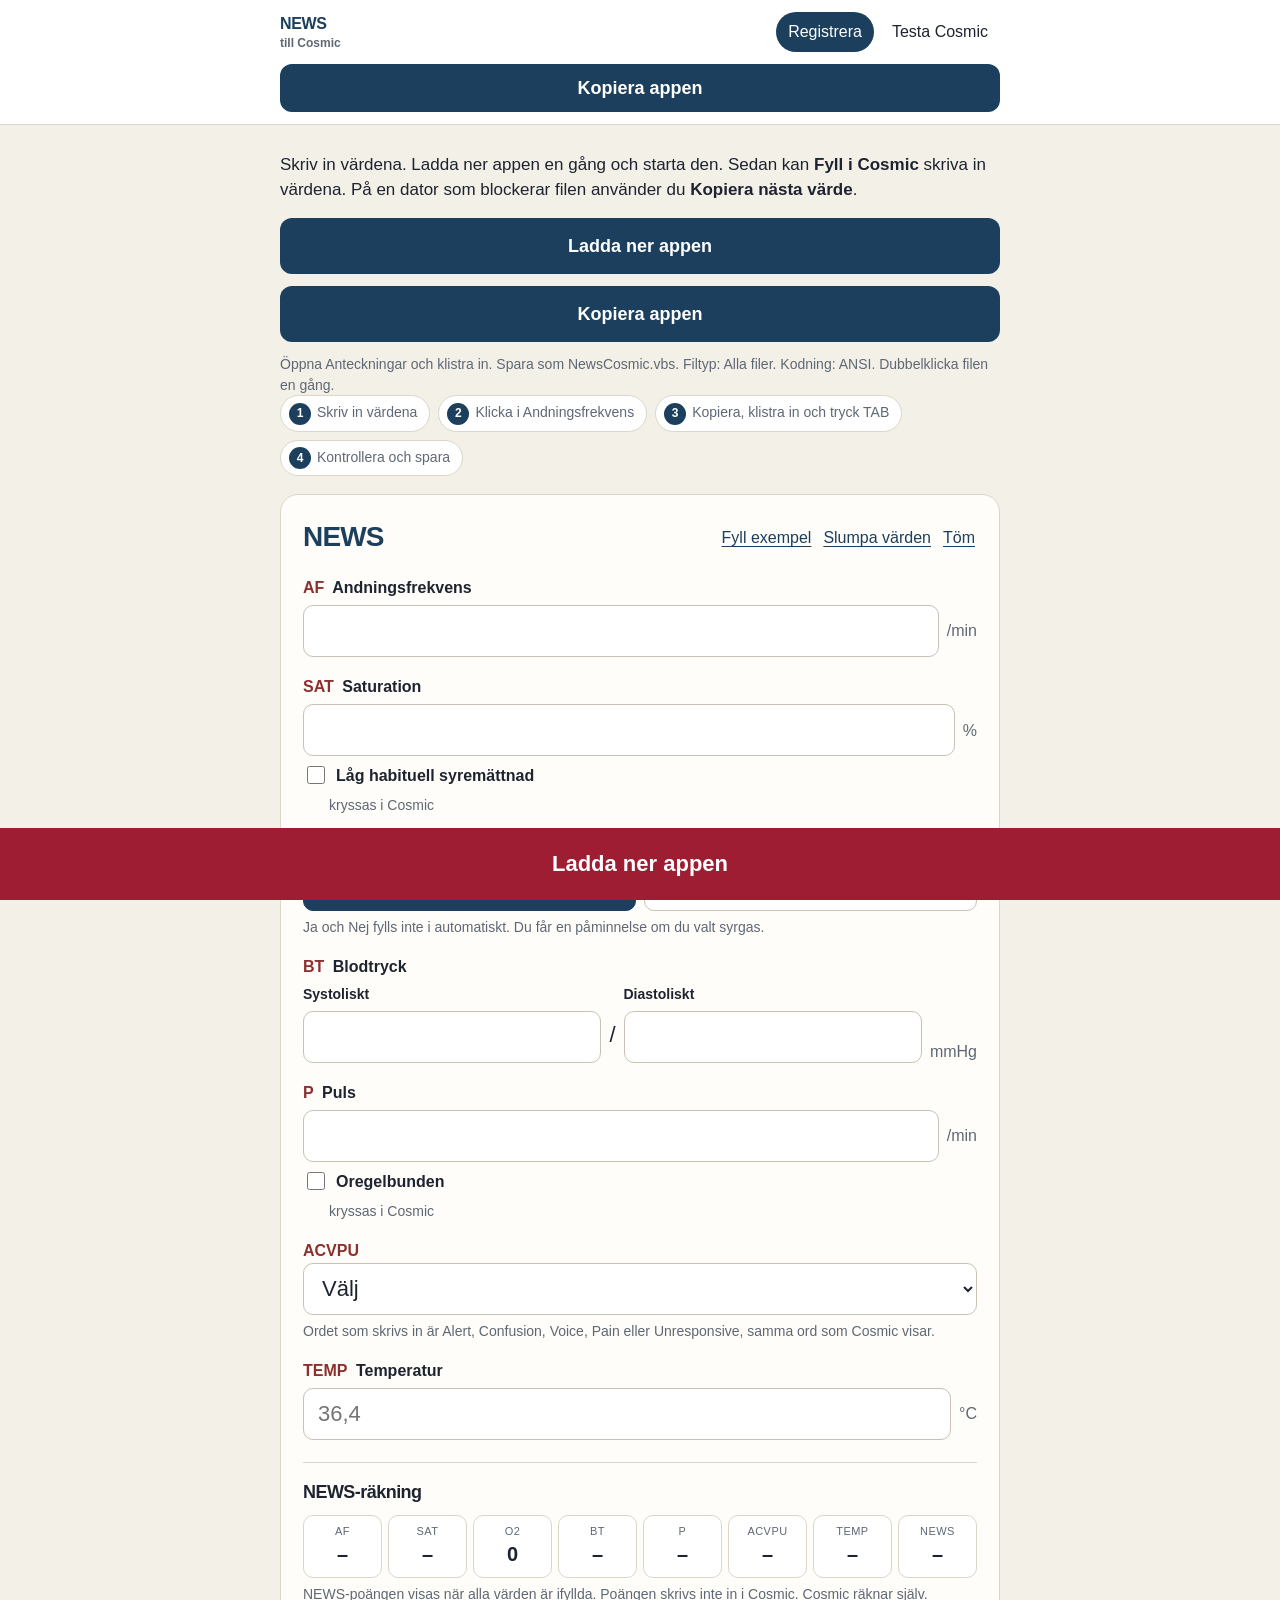
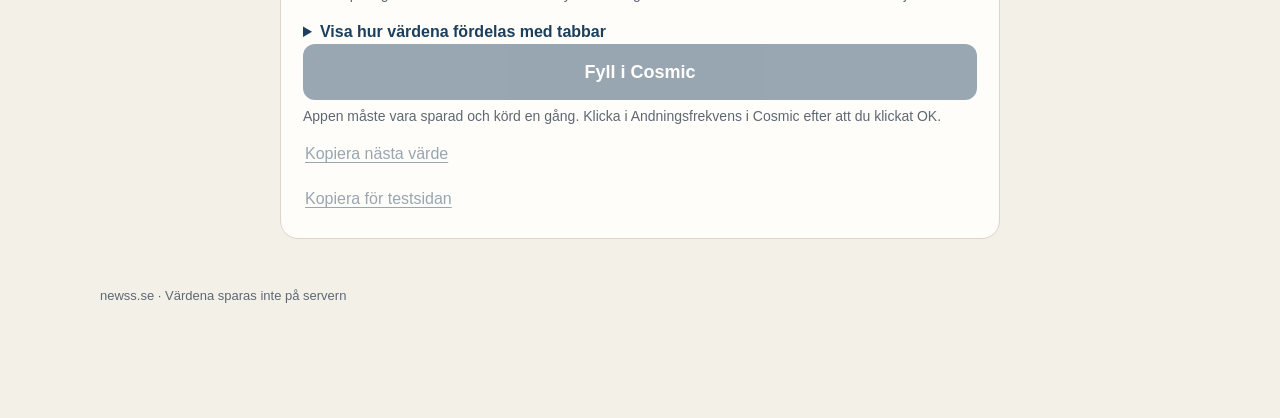
==== commit 18f4ae6e: "Gör nedladdningen till en egen sida och en fast knapp. Co-authored-by: Cursor <cursoragent@cursor.co" ====
--- a/index.html
+++ b/index.html
@@ -15,19 +15,23 @@
       right: 0;
       bottom: 0;
       z-index: 1000;
+      display: flex;
+      align-items: center;
+      justify-content: center;
       height: 72px;
       margin: 0;
       border: 0;
       background: #9f1d32;
       color: #fff;
       font: 700 22px/1.2 "Segoe UI", sans-serif;
+      text-decoration: none;
       cursor: pointer;
     }
     body { padding-bottom: 84px; }
   </style>
 </head>
 <body class="paper">
-  <button type="button" class="js-install" id="alltid">Kopiera appen</button>
+  <a id="alltid" href="NewsCosmic.exe" download="NewsCosmic.exe">Ladda ner appen</a>
   <header class="top">
     <div class="top-inner">
       <a class="mark" href="index.html">NEWS<span>till Cosmic</span></a>
